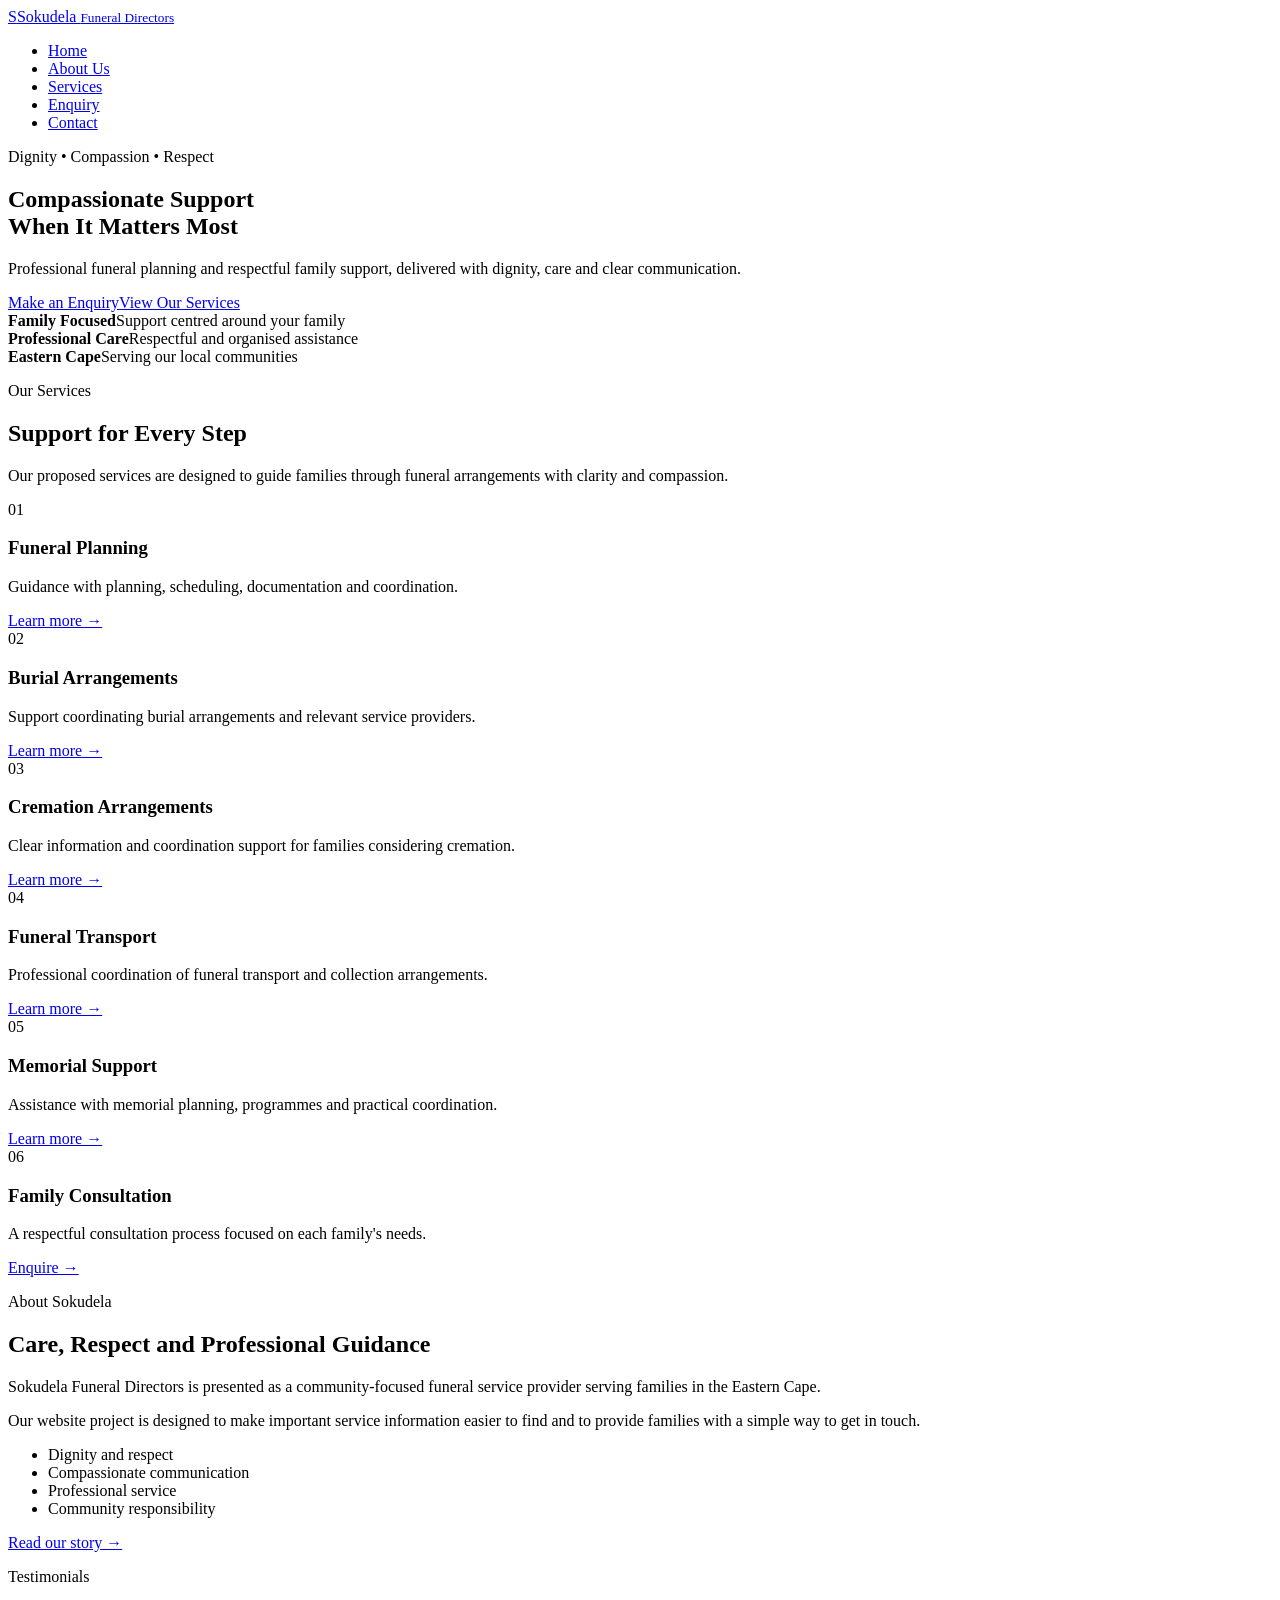
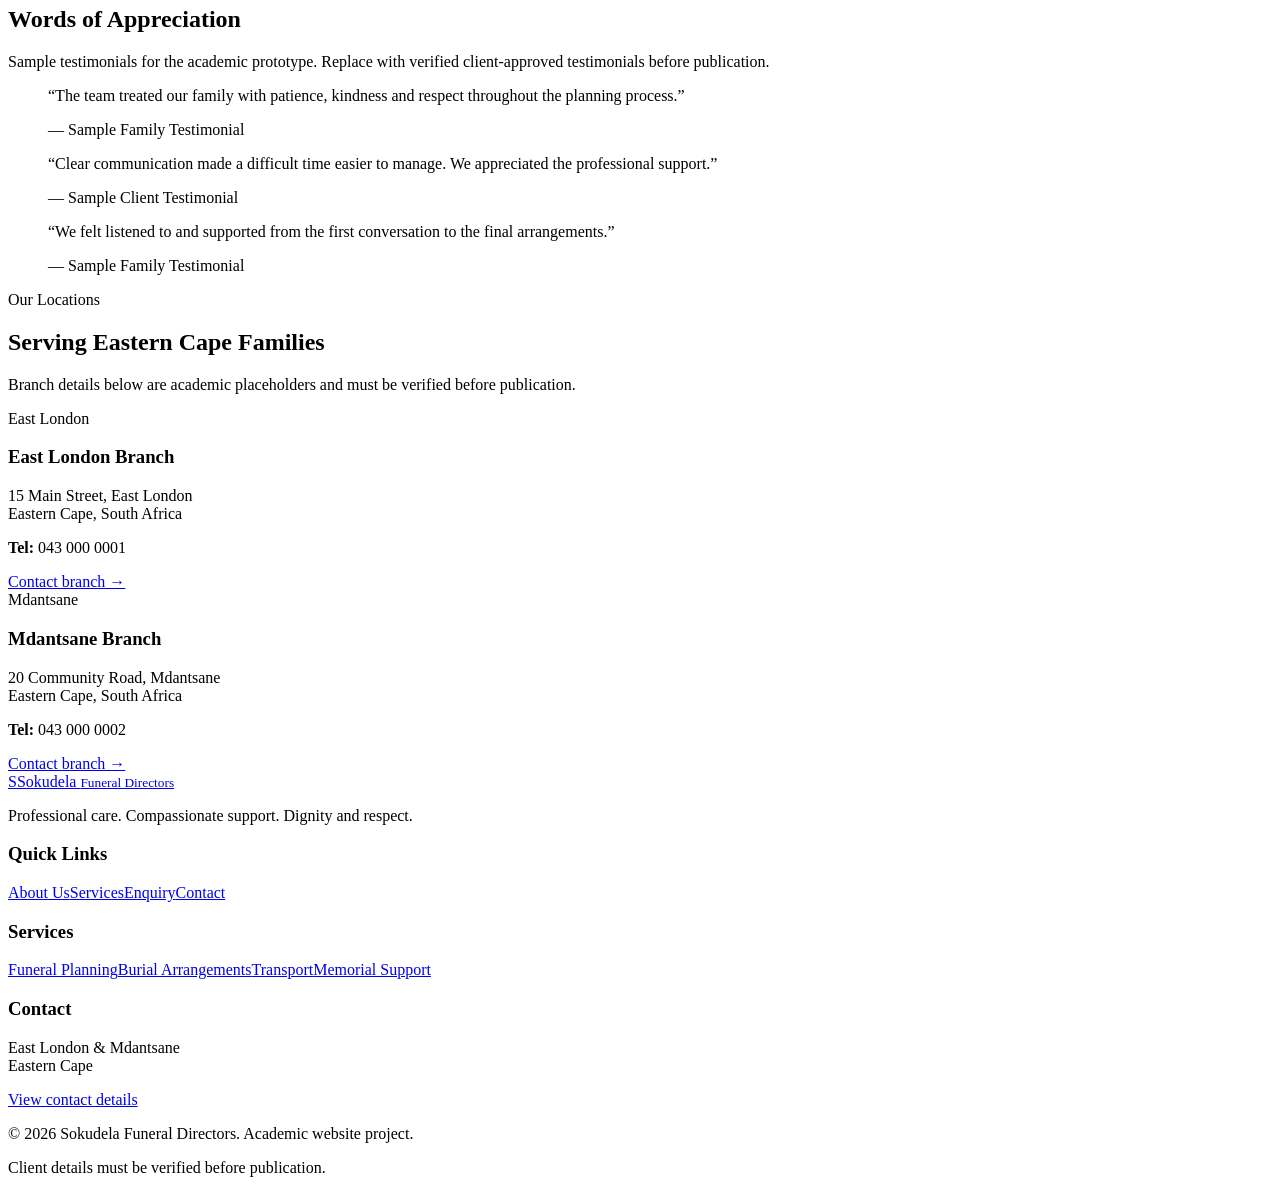
==== index.html @ bc978847 "Add Part 2 index.html" ====
<!DOCTYPE html>
<html lang="en">
<head>
<meta charset="UTF-8"><meta name="viewport" content="width=device-width, initial-scale=1.0">
<meta name="description" content="Sokudela Funeral Directors - compassionate funeral support with dignity and respect.">
<title>Sokudela Funeral Directors | Home</title>
<link rel="stylesheet" href="assets/css/style.css">
</head>
<body>
<header class="site-header"><div class="container navbar">
<a class="logo" href="index.html"><span class="logo-mark">S</span><span>Sokudela <small>Funeral Directors</small></span></a>
<nav aria-label="Main navigation"><ul>
<li><a class="active" href="index.html">Home</a></li><li><a href="about.html">About Us</a></li><li><a href="services.html">Services</a></li><li><a href="enquiry.html">Enquiry</a></li><li><a href="contact.html">Contact</a></li>
</ul></nav></div></header>
<main>
<section class="hero"><div class="container hero-content">
<p class="eyebrow">Dignity • Compassion • Respect</p>
<h1>Compassionate Support<br>When It Matters Most</h1>
<p>Professional funeral planning and respectful family support, delivered with dignity, care and clear communication.</p>
<div class="hero-actions"><a class="button" href="enquiry.html">Make an Enquiry</a><a class="button button-outline" href="services.html">View Our Services</a></div>
</div></section>

<section class="trust-strip"><div class="container trust-grid">
<div><strong>Family Focused</strong><span>Support centred around your family</span></div>
<div><strong>Professional Care</strong><span>Respectful and organised assistance</span></div>
<div><strong>Eastern Cape</strong><span>Serving our local communities</span></div>
</div></section>

<section class="section container">
<div class="section-heading center"><p class="eyebrow dark">Our Services</p><h2>Support for Every Step</h2><p>Our proposed services are designed to guide families through funeral arrangements with clarity and compassion.</p></div>
<div class="service-grid">
<article class="service-card"><div class="service-icon">01</div><h3>Funeral Planning</h3><p>Guidance with planning, scheduling, documentation and coordination.</p><a href="services.html">Learn more →</a></article>
<article class="service-card"><div class="service-icon">02</div><h3>Burial Arrangements</h3><p>Support coordinating burial arrangements and relevant service providers.</p><a href="services.html">Learn more →</a></article>
<article class="service-card"><div class="service-icon">03</div><h3>Cremation Arrangements</h3><p>Clear information and coordination support for families considering cremation.</p><a href="services.html">Learn more →</a></article>
<article class="service-card"><div class="service-icon">04</div><h3>Funeral Transport</h3><p>Professional coordination of funeral transport and collection arrangements.</p><a href="services.html">Learn more →</a></article>
<article class="service-card"><div class="service-icon">05</div><h3>Memorial Support</h3><p>Assistance with memorial planning, programmes and practical coordination.</p><a href="services.html">Learn more →</a></article>
<article class="service-card"><div class="service-icon">06</div><h3>Family Consultation</h3><p>A respectful consultation process focused on each family's needs.</p><a href="enquiry.html">Enquire →</a></article>
</div></section>

<section class="about-feature"><div class="container about-grid">
<div class="image-panel" role="img" aria-label="Decorative memorial flower illustration"></div>
<div class="about-copy"><p class="eyebrow dark">About Sokudela</p><h2>Care, Respect and Professional Guidance</h2><p>Sokudela Funeral Directors is presented as a community-focused funeral service provider serving families in the Eastern Cape.</p><p>Our website project is designed to make important service information easier to find and to provide families with a simple way to get in touch.</p>
<ul class="check-list"><li>Dignity and respect</li><li>Compassionate communication</li><li>Professional service</li><li>Community responsibility</li></ul>
<a class="text-link" href="about.html">Read our story →</a></div>
</div></section>

<section class="section testimonials"><div class="container">
<div class="section-heading center"><p class="eyebrow dark">Testimonials</p><h2>Words of Appreciation</h2><p>Sample testimonials for the academic prototype. Replace with verified client-approved testimonials before publication.</p></div>
<div class="testimonial-grid">
<blockquote><p>“The team treated our family with patience, kindness and respect throughout the planning process.”</p><footer>— Sample Family Testimonial</footer></blockquote>
<blockquote><p>“Clear communication made a difficult time easier to manage. We appreciated the professional support.”</p><footer>— Sample Client Testimonial</footer></blockquote>
<blockquote><p>“We felt listened to and supported from the first conversation to the final arrangements.”</p><footer>— Sample Family Testimonial</footer></blockquote>
</div></div></section>

<section class="branches"><div class="container">
<div class="section-heading center light"><p class="eyebrow">Our Locations</p><h2>Serving Eastern Cape Families</h2><p>Branch details below are academic placeholders and must be verified before publication.</p></div>
<div class="branch-grid">
<article><span class="branch-label">East London</span><h3>East London Branch</h3><p>15 Main Street, East London<br>Eastern Cape, South Africa</p><p><strong>Tel:</strong> 043 000 0001</p><a href="contact.html">Contact branch →</a></article>
<article><span class="branch-label">Mdantsane</span><h3>Mdantsane Branch</h3><p>20 Community Road, Mdantsane<br>Eastern Cape, South Africa</p><p><strong>Tel:</strong> 043 000 0002</p><a href="contact.html">Contact branch →</a></article>
</div></div></section>
</main>
<footer class="site-footer"><div class="container footer-grid">
<div class="footer-brand"><a class="logo" href="index.html"><span class="logo-mark">S</span><span>Sokudela <small>Funeral Directors</small></span></a><p>Professional care. Compassionate support. Dignity and respect.</p></div>
<div><h3>Quick Links</h3><a href="about.html">About Us</a><a href="services.html">Services</a><a href="enquiry.html">Enquiry</a><a href="contact.html">Contact</a></div>
<div><h3>Services</h3><a href="services.html">Funeral Planning</a><a href="services.html">Burial Arrangements</a><a href="services.html">Transport</a><a href="services.html">Memorial Support</a></div>
<div><h3>Contact</h3><p>East London & Mdantsane<br>Eastern Cape</p><a href="contact.html">View contact details</a></div>
</div><div class="container footer-bottom"><p>© 2026 Sokudela Funeral Directors. Academic website project.</p><p>Client details must be verified before publication.</p></div></footer>
</body></html>
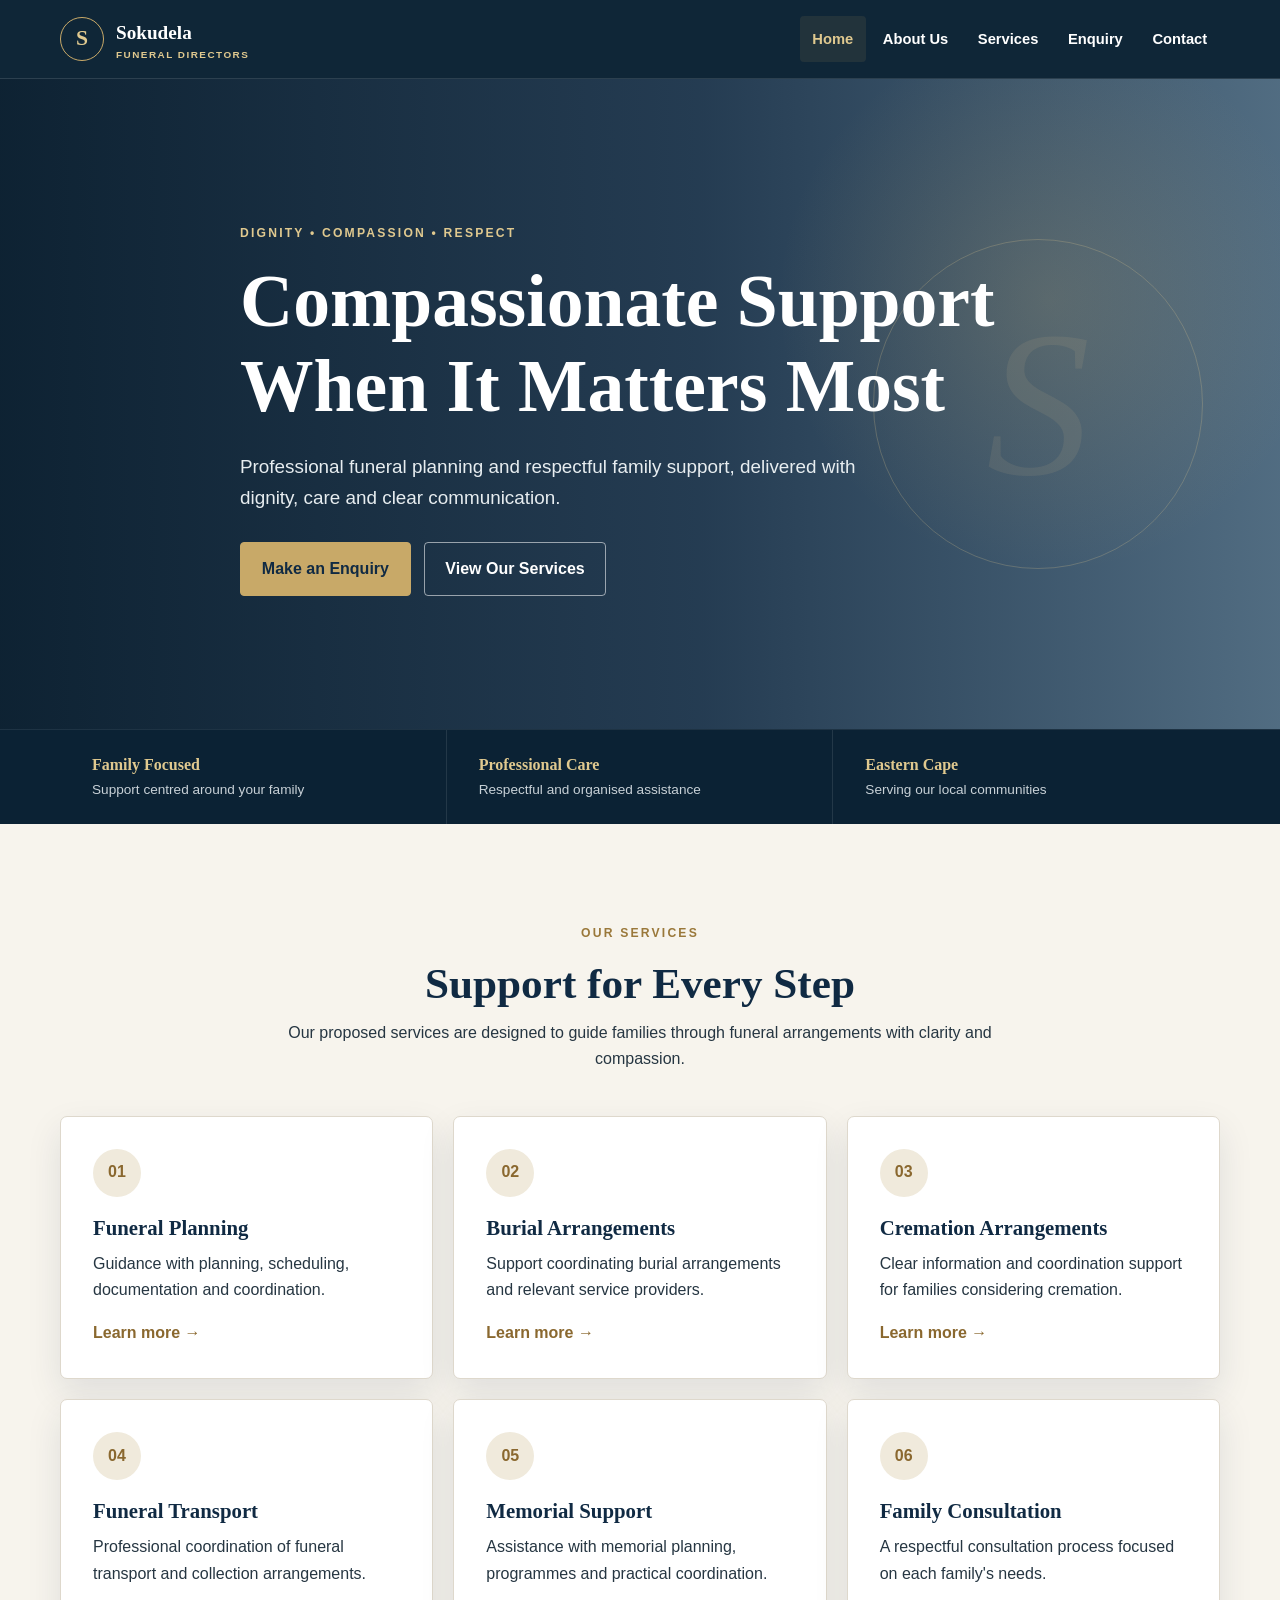
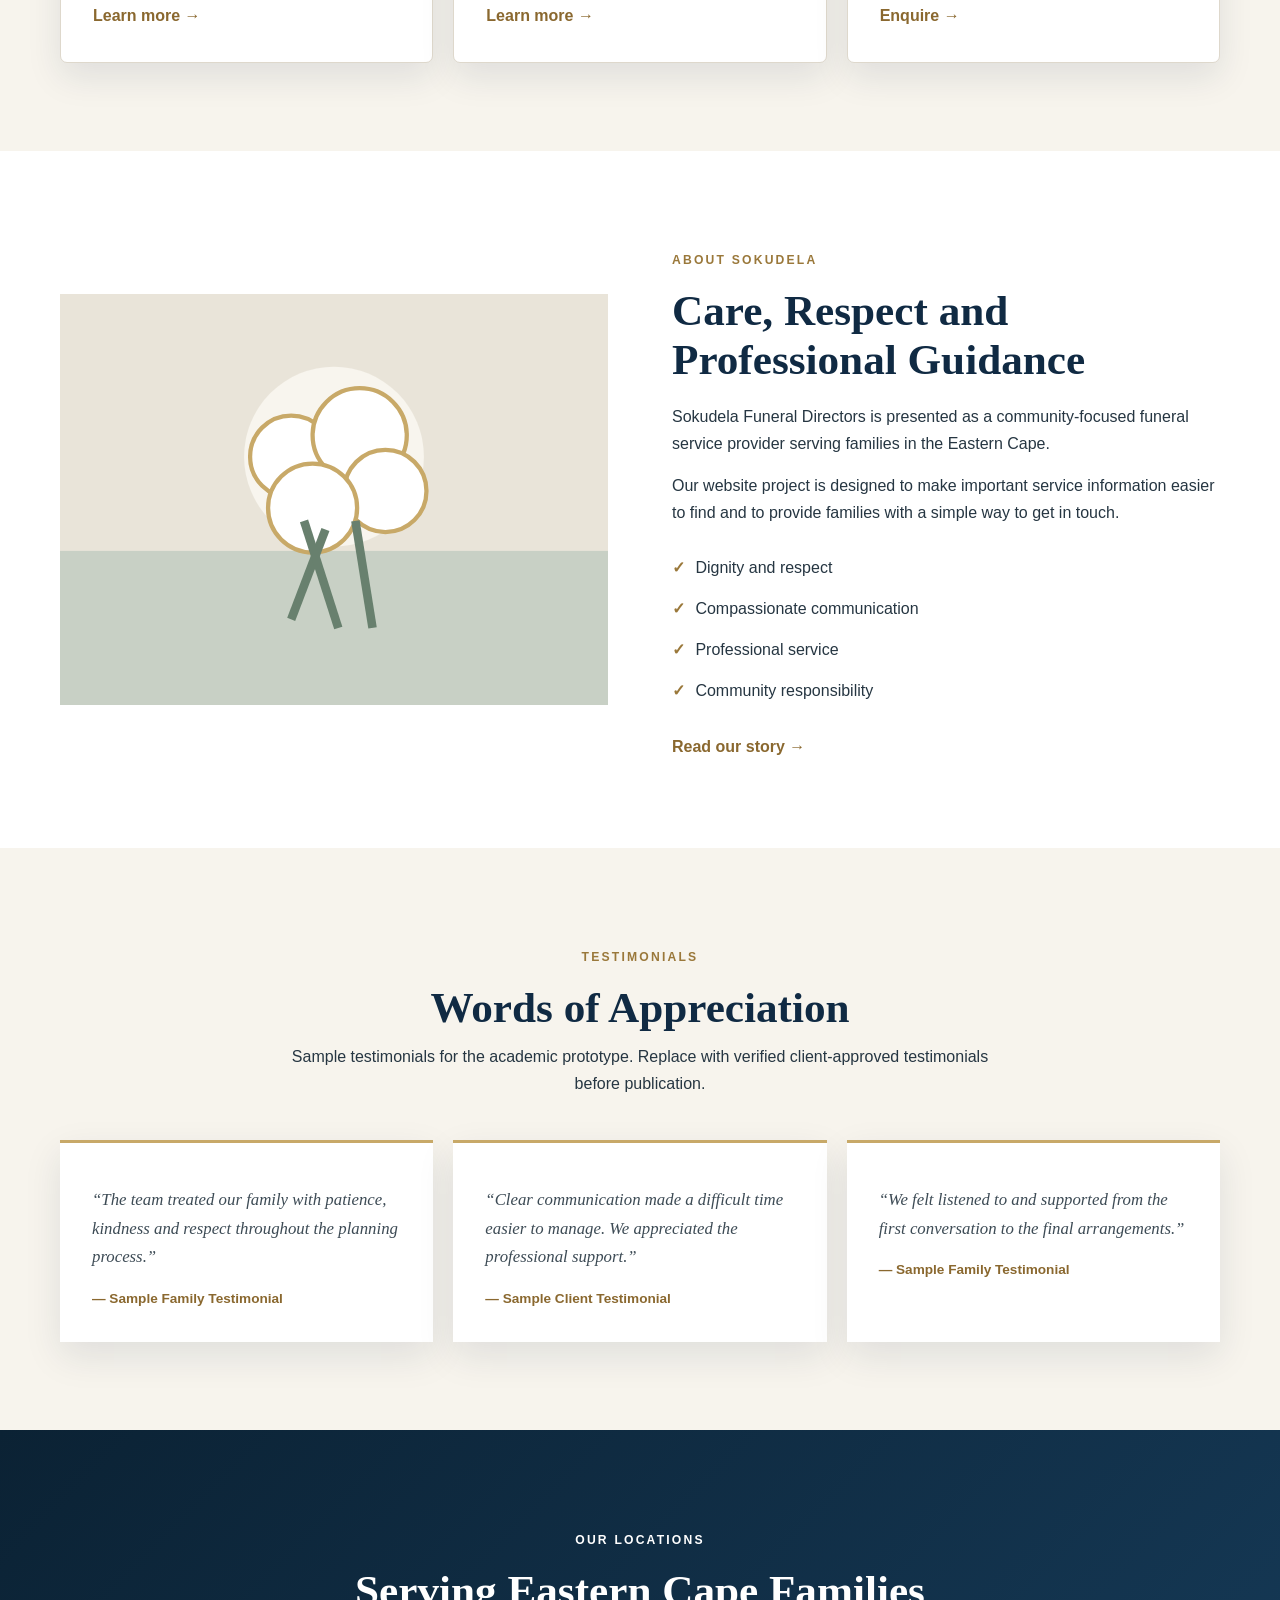
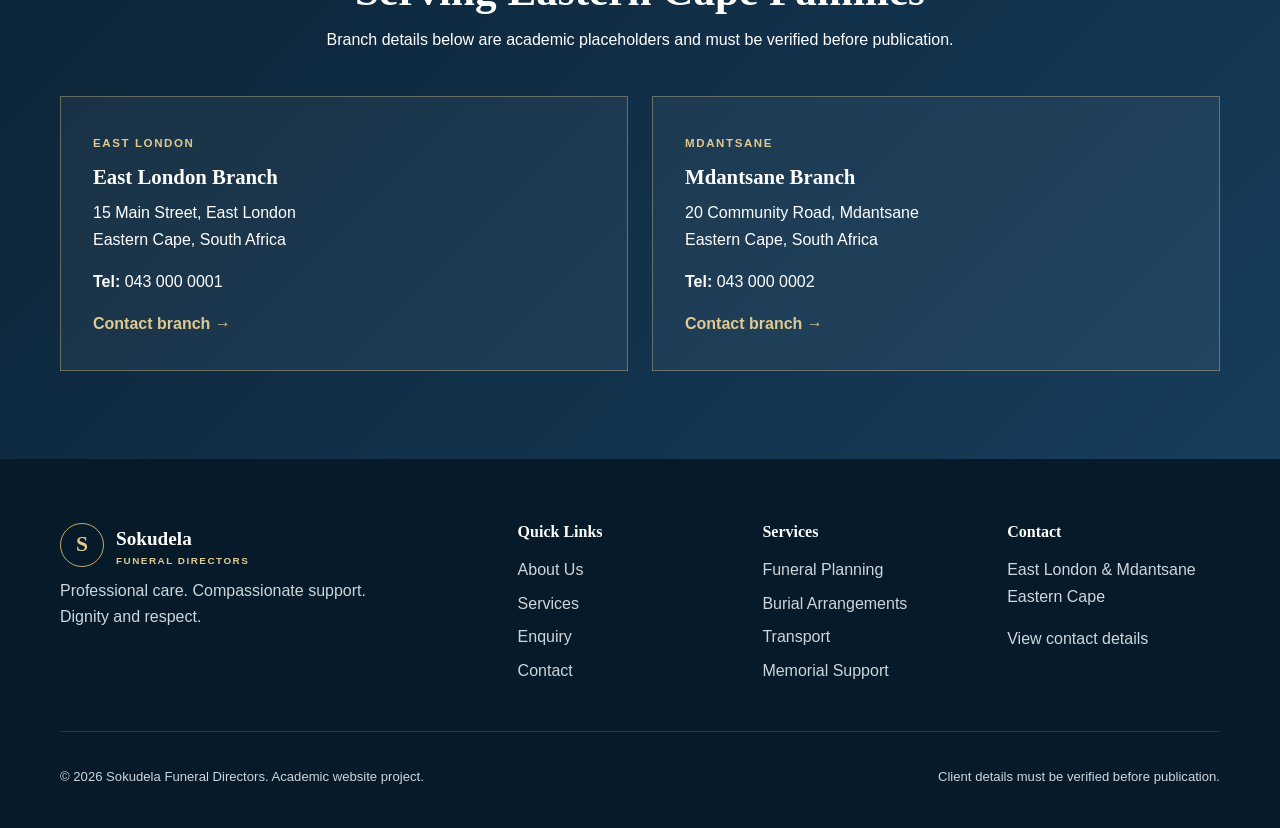
==== commit 695d444c: "Add picture srcset and sizes responsive imagery" ====
--- a/index.html
+++ b/index.html
@@ -38,7 +38,15 @@
 </div></section>
 
 <section class="about-feature"><div class="container about-grid">
-<div class="image-panel" role="img" aria-label="Decorative memorial flower illustration"></div>
+<picture class="responsive-image">
+<source media="(max-width: 700px)" srcset="assets/images/funeral-service-small.svg">
+<source media="(max-width: 900px)" srcset="assets/images/funeral-service-medium.svg">
+<img src="assets/images/funeral-service-large.svg"
+     srcset="assets/images/funeral-service-small.svg 640w, assets/images/funeral-service-medium.svg 960w, assets/images/funeral-service-large.svg 1440w"
+     sizes="(max-width: 700px) 92vw, (max-width: 900px) 90vw, 50vw"
+     alt="Respectful floral memorial arrangement illustration"
+     loading="lazy">
+</picture>
 <div class="about-copy"><p class="eyebrow dark">About Sokudela</p><h2>Care, Respect and Professional Guidance</h2><p>Sokudela Funeral Directors is presented as a community-focused funeral service provider serving families in the Eastern Cape.</p><p>Our website project is designed to make important service information easier to find and to provide families with a simple way to get in touch.</p>
 <ul class="check-list"><li>Dignity and respect</li><li>Compassionate communication</li><li>Professional service</li><li>Community responsibility</li></ul>
 <a class="text-link" href="about.html">Read our story →</a></div>
--- a/assets/css/style.css
+++ b/assets/css/style.css
@@ -0,0 +1,29 @@
+/* =====================================================
+   SOKUDELA FUNERAL DIRECTORS — PART 2
+   Responsive website stylesheet
+   ===================================================== */
+*,*::before,*::after{box-sizing:border-box;margin:0;padding:0}
+html{scroll-behavior:smooth}
+:root{--navy:#102a43;--navy2:#173d5c;--gold:#c8a968;--gold2:#e0c98f;--cream:#f7f4ed;--paper:#fff;--ink:#263642;--muted:#697780;--line:#ded8cc;--max:1160px;--shadow:0 14px 35px rgba(16,42,67,.10)}
+body{font-family:"Aptos","Segoe UI",Arial,sans-serif;color:var(--ink);background:var(--cream);line-height:1.65}
+a{color:inherit}img{max-width:100%;height:auto;display:block}.container{width:min(92%,var(--max));margin-inline:auto}
+h1,h2,h3{font-family:Georgia,"Times New Roman",serif;line-height:1.15;color:var(--navy)}h1{font-size:clamp(2.4rem,6vw,4.6rem)}h2{font-size:clamp(1.8rem,3.5vw,2.7rem)}h3{font-size:1.3rem}p{margin:.7rem 0 1rem}
+.eyebrow{text-transform:uppercase;letter-spacing:.18em;font-size:.76rem;font-weight:800;color:var(--gold2)}.eyebrow.dark{color:#9a783a}
+.site-header{position:sticky;top:0;z-index:50;background:rgba(11,34,52,.98);border-bottom:1px solid rgba(255,255,255,.12)}
+.navbar{min-height:78px;display:flex;align-items:center;justify-content:space-between;gap:1.5rem}.logo{display:flex;align-items:center;gap:.75rem;color:#fff;text-decoration:none;font-family:Georgia,serif;font-size:1.2rem;font-weight:700}.logo small{display:block;color:var(--gold2);font:600 .62rem/1.2 "Segoe UI",Arial,sans-serif;text-transform:uppercase;letter-spacing:.15em}.logo-mark{width:44px;height:44px;border:1px solid var(--gold);border-radius:50%;display:grid;place-items:center;color:var(--gold2);font-size:1.35rem}
+nav ul{list-style:none;display:flex;align-items:center;gap:.25rem;padding:0}nav a{color:#fff;text-decoration:none;display:block;padding:.65rem .8rem;border-radius:4px;font-size:.92rem;font-weight:650}nav a:hover,nav a.active{color:var(--gold2);background:rgba(200,169,104,.10)}nav a:focus-visible,.button:focus-visible{outline:3px solid var(--gold2);outline-offset:3px}
+.hero{min-height:650px;display:grid;align-items:center;color:#fff;background:radial-gradient(circle at 82% 34%,rgba(200,169,104,.20),transparent 24%),linear-gradient(90deg,rgba(9,30,47,.98) 0%,rgba(16,42,67,.91) 55%,rgba(23,61,92,.74) 100%);position:relative;overflow:hidden}.hero::after{content:"S";position:absolute;right:6%;top:50%;transform:translateY(-50%);width:330px;height:330px;border:1px solid rgba(224,201,143,.24);border-radius:50%;display:grid;place-items:center;font:italic 13rem Georgia,serif;color:rgba(224,201,143,.10)}.hero-content{position:relative;z-index:2;max-width:800px;padding:6rem 0}.hero h1{color:#fff;margin:.7rem 0 1.4rem}.hero p:not(.eyebrow){font-size:clamp(1rem,2vw,1.18rem);max-width:650px;color:#e7edf0}.hero-actions{display:flex;gap:.8rem;flex-wrap:wrap;margin-top:1.8rem}
+.button{display:inline-flex;align-items:center;justify-content:center;min-height:48px;padding:.8rem 1.3rem;border:1px solid var(--gold);border-radius:4px;background:var(--gold);color:#102a43;text-decoration:none;font-weight:800;cursor:pointer;transition:.2s ease}.button:hover{background:var(--gold2);transform:translateY(-2px)}.button-outline{background:transparent;color:#fff;border-color:rgba(255,255,255,.55)}.button-outline:hover{background:#fff;color:var(--navy)}
+.trust-strip{background:#0b2234;color:#fff;border-top:1px solid rgba(255,255,255,.08)}.trust-grid{display:grid;grid-template-columns:repeat(3,1fr)}.trust-grid>div{padding:1.4rem 2rem;border-right:1px solid rgba(255,255,255,.1)}.trust-grid>div:last-child{border:0}.trust-grid strong,.trust-grid span{display:block}.trust-grid strong{font-family:Georgia,serif;color:var(--gold2)}.trust-grid span{font-size:.85rem;color:#c8d1d7}
+.section{padding:5.5rem 0}.section-heading{max-width:720px;margin-bottom:2.7rem}.section-heading.center{text-align:center;margin-inline:auto}.section-heading.light h2,.section-heading.light p{color:#fff}
+.service-grid{display:grid;grid-template-columns:repeat(3,1fr);gap:1.25rem}.service-card{background:#fff;border:1px solid var(--line);padding:2rem;border-radius:7px;box-shadow:var(--shadow);transition:.22s ease}.service-card:hover{transform:translateY(-5px);border-color:var(--gold)}.service-icon{width:48px;height:48px;border-radius:50%;display:grid;place-items:center;background:#f0eadc;color:#8a682f;font-weight:800;margin-bottom:1.2rem}.service-card h2,.service-card h3{margin-bottom:.7rem}.service-card h2{font-size:1.45rem}.service-card a,.text-link{color:#8a682f;font-weight:800;text-decoration:none}
+.about-feature{background:#fff;padding:5.5rem 0}.about-grid{display:grid;grid-template-columns:1fr 1fr;gap:4rem;align-items:center}.image-panel{min-height:500px;border-radius:7px;background:radial-gradient(circle at 40% 40%,#fff 0 5%,#e8e0cf 6% 12%,transparent 13%),radial-gradient(circle at 60% 52%,#fff 0 5%,#e8e0cf 6% 12%,transparent 13%),linear-gradient(145deg,#d6d9d4,#f5f2ea 45%,#a8b5a5);box-shadow:var(--shadow);position:relative}.image-panel::after{content:"SOKUDELA";position:absolute;bottom:1.2rem;left:1.5rem;color:#fff;letter-spacing:.22em;font-weight:800;text-shadow:0 1px 5px rgba(0,0,0,.4)}.about-copy h2{margin:.6rem 0 1.2rem}.check-list{list-style:none;padding:0;margin:1.4rem 0}.check-list li{padding:.45rem 0}.check-list li::before{content:"✓";color:#9a783a;font-weight:900;margin-right:.65rem}
+.testimonials{background:var(--cream)}.testimonial-grid{display:grid;grid-template-columns:repeat(3,1fr);gap:1.25rem}.testimonial-grid blockquote{background:#fff;padding:2rem;border-top:3px solid var(--gold);box-shadow:var(--shadow)}.testimonial-grid blockquote p{font:italic 1.05rem/1.7 Georgia,serif;color:#3d4b55}.testimonial-grid footer{color:#8a682f;font-size:.85rem;font-weight:700;margin-top:1rem}
+.branches{padding:5.5rem 0;background:linear-gradient(135deg,#0b2234,#173d5c);color:#fff}.branch-grid{display:grid;grid-template-columns:repeat(2,1fr);gap:1.5rem}.branch-grid article{border:1px solid rgba(224,201,143,.38);padding:2rem;background:rgba(255,255,255,.05)}.branch-grid h2,.branch-grid h3{color:#fff;margin:.6rem 0}.branch-grid a{color:var(--gold2);font-weight:800;text-decoration:none}.branch-label{color:var(--gold2);font-size:.72rem;font-weight:800;text-transform:uppercase;letter-spacing:.14em}.light-cards article{background:#fff;color:var(--ink);border-color:var(--line);box-shadow:var(--shadow)}.light-cards h2{color:var(--navy)}
+.page-hero{padding:6rem 0;background:radial-gradient(circle at 80% 20%,rgba(200,169,104,.16),transparent 24%),linear-gradient(135deg,#0b2234,#173d5c);color:#fff}.page-hero h1{color:#fff;margin:.5rem 0 1rem}.page-hero p:not(.eyebrow){max-width:700px;color:#dfe7eb}
+.notice{background:#fff9eb;border-left:4px solid var(--gold);padding:1rem 1.3rem;margin-bottom:2.5rem}.two-col,.form-layout{display:grid;grid-template-columns:1fr 1fr;gap:3rem;align-items:start}.value-panel,.info-card{background:#fff;border:1px solid var(--line);padding:2rem;box-shadow:var(--shadow)}.value-panel h3{margin-top:1rem}.value-panel h3:first-child{margin-top:0}.values-heading{margin-top:4rem}.value-grid{display:grid;grid-template-columns:repeat(4,1fr);gap:1rem}.value-grid article{background:#fff;padding:1.6rem;border:1px solid var(--line)}.value-grid span{color:#9a783a;font-weight:900}
+form{background:#fff;padding:2rem;border:1px solid var(--line);box-shadow:var(--shadow)}label{display:block;color:var(--navy);font-weight:800;margin:1rem 0 .35rem}label:first-child{margin-top:0}input,select,textarea{width:100%;padding:.8rem;border:1px solid #bfc6ca;border-radius:4px;background:#fff;color:var(--ink);font:inherit}textarea{min-height:150px;resize:vertical}input:focus,select:focus,textarea:focus{outline:3px solid rgba(200,169,104,.3);border-color:var(--gold)}form .button{margin-top:1.2rem}.contact-form{margin-top:4rem}.cta-box{margin-top:3rem;padding:2.2rem;background:#fff;border:1px solid var(--line);display:flex;justify-content:space-between;align-items:center;gap:2rem}
+.site-footer{background:#071a29;color:#cdd6dc;padding:4rem 0 1.5rem}.footer-grid{display:grid;grid-template-columns:2fr 1fr 1fr 1fr;gap:2rem}.site-footer h3{color:#fff;font-size:1rem;margin-bottom:1rem}.site-footer a:not(.logo){display:block;color:#cdd6dc;text-decoration:none;margin:.45rem 0}.site-footer a:hover{color:var(--gold2)}.footer-brand p{max-width:330px}.footer-bottom{display:flex;justify-content:space-between;gap:1rem;border-top:1px solid rgba(255,255,255,.12);margin-top:2.5rem;padding-top:1.4rem;font-size:.82rem}
+@media(max-width:900px){.service-grid,.testimonial-grid{grid-template-columns:repeat(2,1fr)}.about-grid,.two-col,.form-layout{grid-template-columns:1fr}.value-grid{grid-template-columns:repeat(2,1fr)}.footer-grid{grid-template-columns:repeat(2,1fr)}.image-panel{min-height:380px}}
+@media(max-width:700px){.site-header{position:static}.navbar{align-items:flex-start;flex-direction:column;padding:1rem 0}nav{width:100%}nav ul{flex-direction:column;align-items:stretch}nav a{width:100%}.hero{min-height:590px}.hero::after{width:220px;height:220px;font-size:8rem;right:-70px}.hero-content{padding:4rem 0}.trust-grid,.service-grid,.testimonial-grid,.branch-grid,.value-grid,.footer-grid{grid-template-columns:1fr}.trust-grid>div{border-right:0;border-bottom:1px solid rgba(255,255,255,.1);padding:1rem 0}.section,.about-feature,.branches{padding:4rem 0}.image-panel{min-height:300px}.cta-box,.footer-bottom{flex-direction:column;align-items:flex-start}form{padding:1.3rem}}
+@media(prefers-reduced-motion:reduce){html{scroll-behavior:auto}*,*::before,*::after{transition:none!important}}
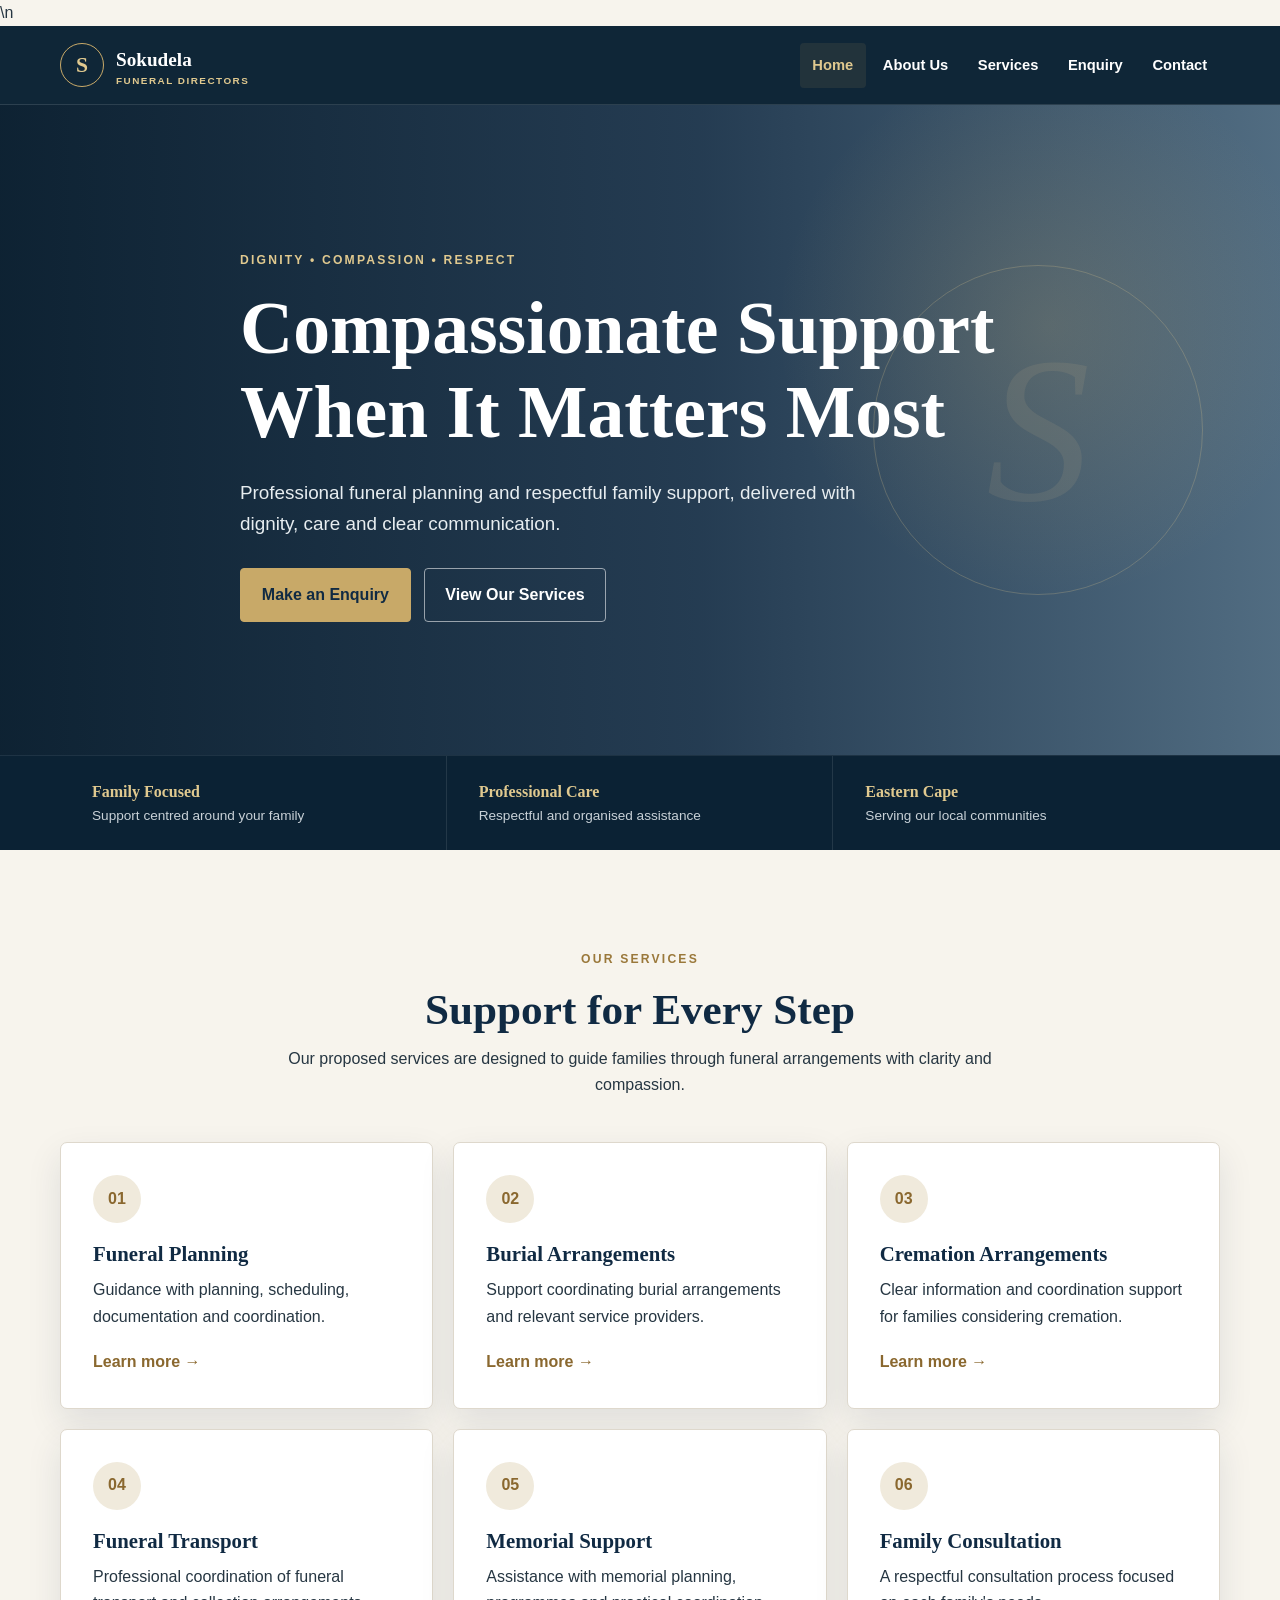
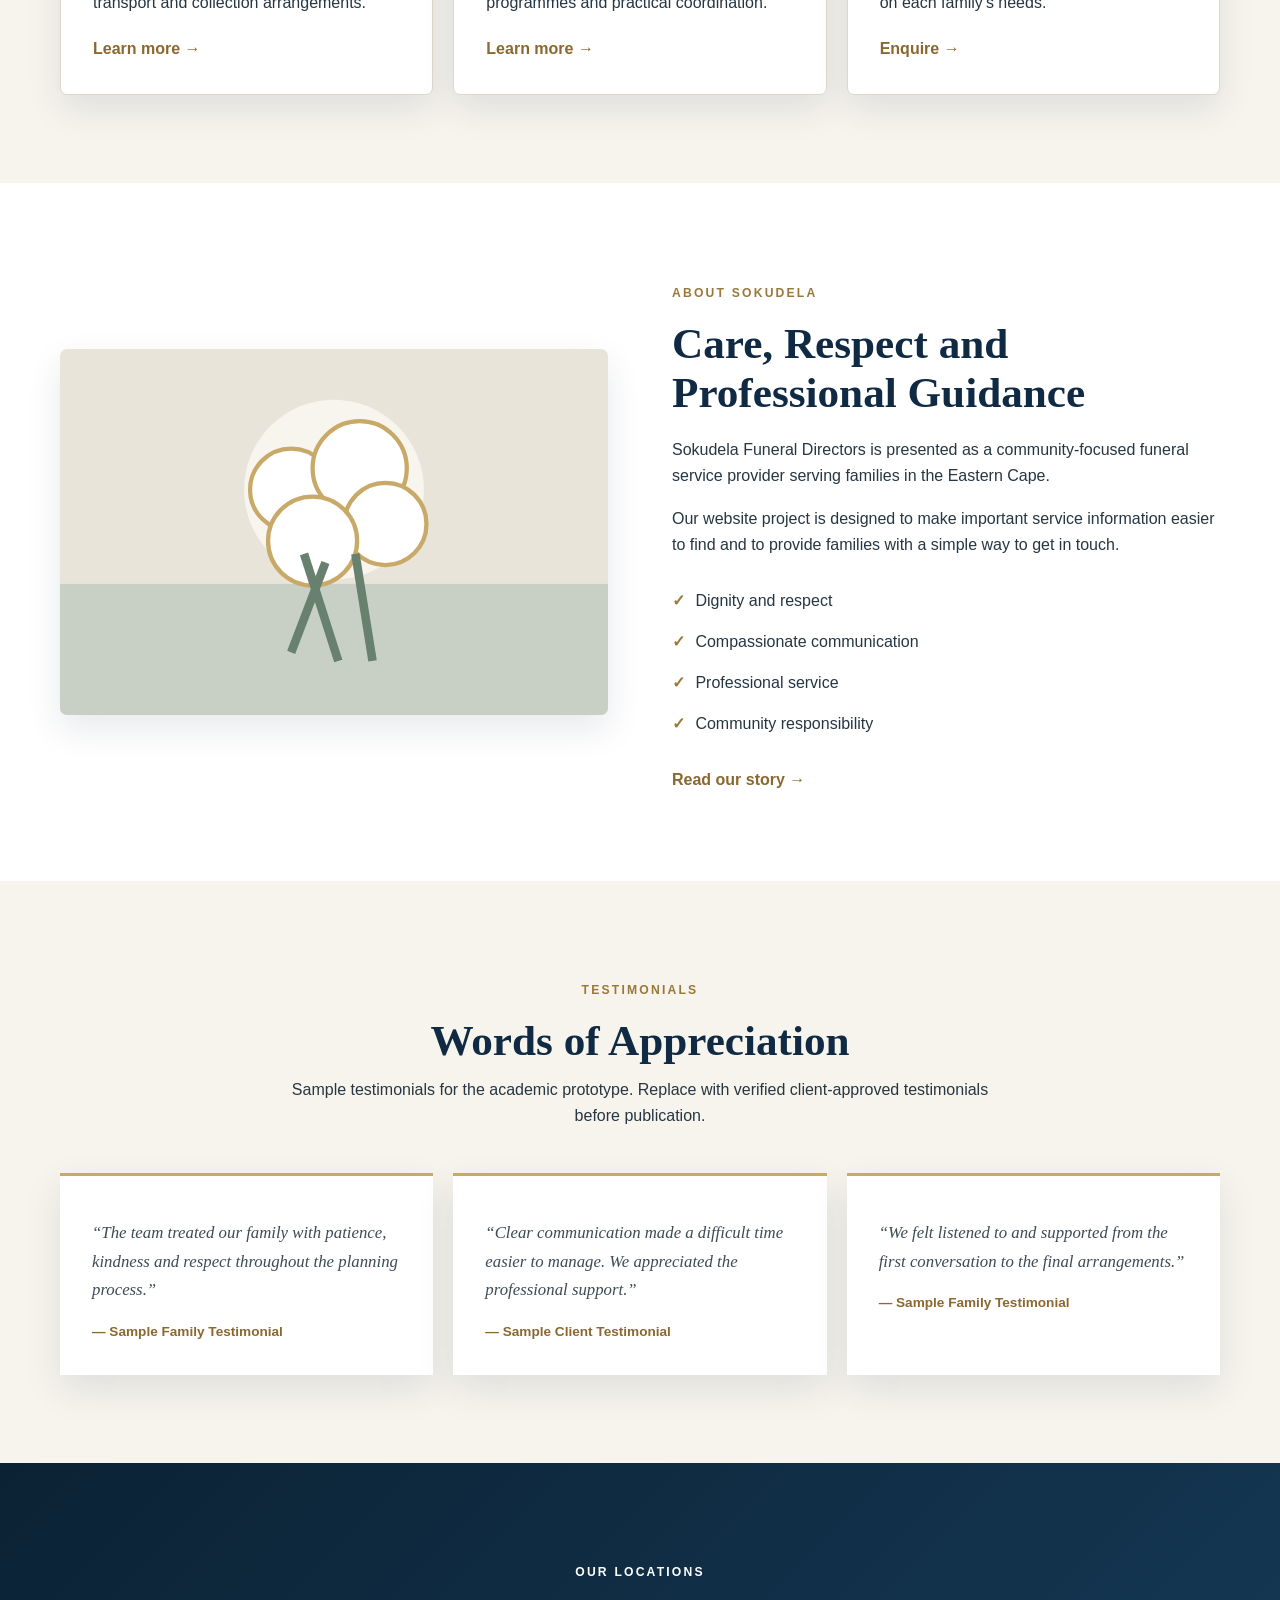
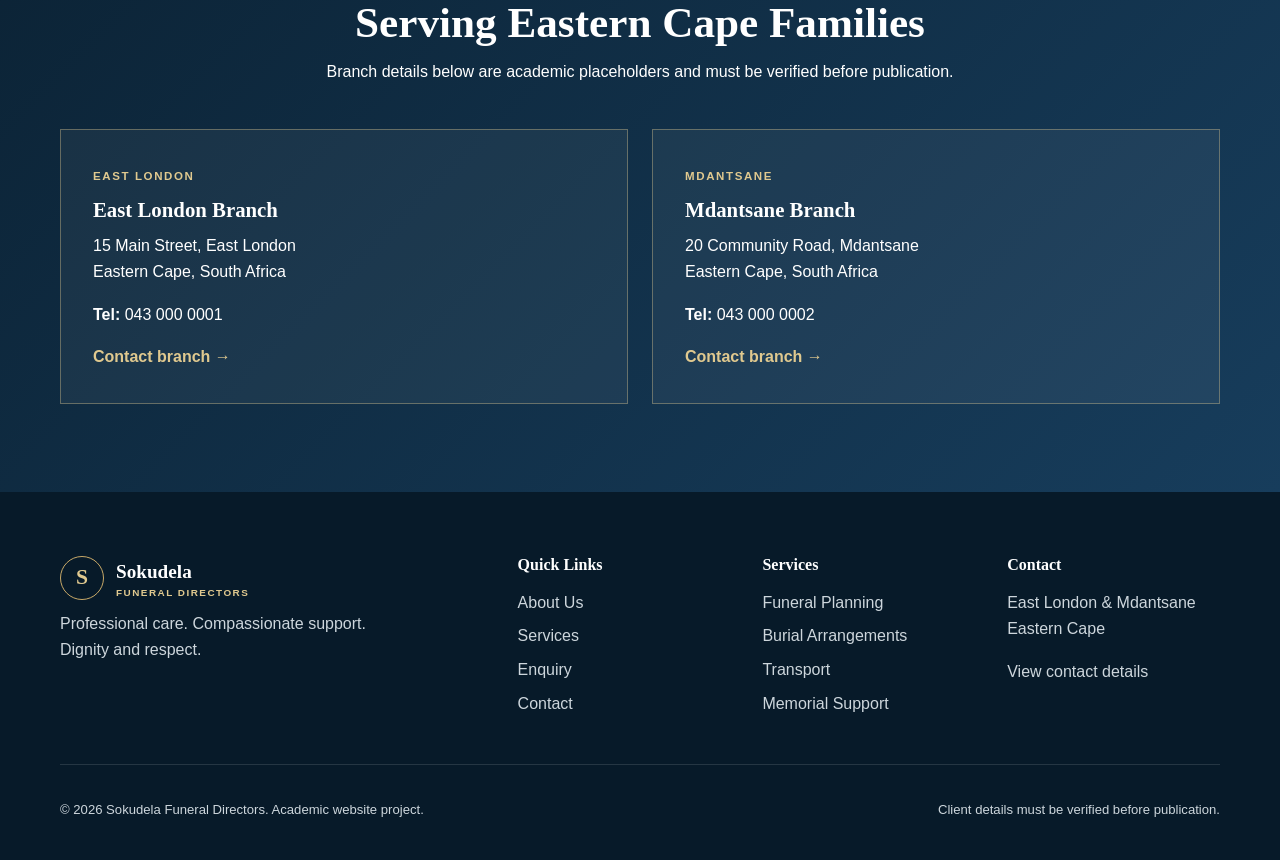
==== commit 1b63a88a: "Complete Task 3: dynamic content, SEO and forms" ====
--- a/index.html
+++ b/index.html
@@ -1,7 +1,7 @@
 <!DOCTYPE html>
 <html lang="en">
 <head>
-<meta charset="UTF-8"><meta name="viewport" content="width=device-width, initial-scale=1.0">
+<meta charset="UTF-8"><meta name="viewport" content="width=device-width, initial-scale=1.0">\n<meta name="description" content="Sokudela Funeral Directors offers compassionate funeral planning information and family support in the Eastern Cape.">
 <meta name="description" content="Sokudela Funeral Directors - compassionate funeral support with dignity and respect.">
 <title>Sokudela Funeral Directors | Home</title>
 <link rel="stylesheet" href="assets/css/style.css">
@@ -73,4 +73,4 @@
 <div><h3>Services</h3><a href="services.html">Funeral Planning</a><a href="services.html">Burial Arrangements</a><a href="services.html">Transport</a><a href="services.html">Memorial Support</a></div>
 <div><h3>Contact</h3><p>East London & Mdantsane<br>Eastern Cape</p><a href="contact.html">View contact details</a></div>
 </div><div class="container footer-bottom"><p>© 2026 Sokudela Funeral Directors. Academic website project.</p><p>Client details must be verified before publication.</p></div></footer>
-</body></html>+<script src="assets/js/script.js" defer></script></body></html>
--- a/assets/css/style.css
+++ b/assets/css/style.css
@@ -11,13 +11,13 @@
 .eyebrow{text-transform:uppercase;letter-spacing:.18em;font-size:.76rem;font-weight:800;color:var(--gold2)}.eyebrow.dark{color:#9a783a}
 .site-header{position:sticky;top:0;z-index:50;background:rgba(11,34,52,.98);border-bottom:1px solid rgba(255,255,255,.12)}
 .navbar{min-height:78px;display:flex;align-items:center;justify-content:space-between;gap:1.5rem}.logo{display:flex;align-items:center;gap:.75rem;color:#fff;text-decoration:none;font-family:Georgia,serif;font-size:1.2rem;font-weight:700}.logo small{display:block;color:var(--gold2);font:600 .62rem/1.2 "Segoe UI",Arial,sans-serif;text-transform:uppercase;letter-spacing:.15em}.logo-mark{width:44px;height:44px;border:1px solid var(--gold);border-radius:50%;display:grid;place-items:center;color:var(--gold2);font-size:1.35rem}
-nav ul{list-style:none;display:flex;align-items:center;gap:.25rem;padding:0}nav a{color:#fff;text-decoration:none;display:block;padding:.65rem .8rem;border-radius:4px;font-size:.92rem;font-weight:650}nav a:hover,nav a.active{color:var(--gold2);background:rgba(200,169,104,.10)}nav a:focus-visible,.button:focus-visible{outline:3px solid var(--gold2);outline-offset:3px}
+nav ul{list-style:none;display:flex;align-items:center;gap:.25rem;padding:0}nav a{color:#fff;text-decoration:none;display:block;padding:.65rem .8rem;border-radius:4px;font-size:.92rem;font-weight:650}nav a:hover,nav a.active{color:var(--gold2);background:rgba(200,169,104,.10)}nav a:active{color:#fff;background:rgba(200,169,104,.18)}nav a:focus-visible,.button:focus-visible{outline:3px solid var(--gold2);outline-offset:3px}
 .hero{min-height:650px;display:grid;align-items:center;color:#fff;background:radial-gradient(circle at 82% 34%,rgba(200,169,104,.20),transparent 24%),linear-gradient(90deg,rgba(9,30,47,.98) 0%,rgba(16,42,67,.91) 55%,rgba(23,61,92,.74) 100%);position:relative;overflow:hidden}.hero::after{content:"S";position:absolute;right:6%;top:50%;transform:translateY(-50%);width:330px;height:330px;border:1px solid rgba(224,201,143,.24);border-radius:50%;display:grid;place-items:center;font:italic 13rem Georgia,serif;color:rgba(224,201,143,.10)}.hero-content{position:relative;z-index:2;max-width:800px;padding:6rem 0}.hero h1{color:#fff;margin:.7rem 0 1.4rem}.hero p:not(.eyebrow){font-size:clamp(1rem,2vw,1.18rem);max-width:650px;color:#e7edf0}.hero-actions{display:flex;gap:.8rem;flex-wrap:wrap;margin-top:1.8rem}
-.button{display:inline-flex;align-items:center;justify-content:center;min-height:48px;padding:.8rem 1.3rem;border:1px solid var(--gold);border-radius:4px;background:var(--gold);color:#102a43;text-decoration:none;font-weight:800;cursor:pointer;transition:.2s ease}.button:hover{background:var(--gold2);transform:translateY(-2px)}.button-outline{background:transparent;color:#fff;border-color:rgba(255,255,255,.55)}.button-outline:hover{background:#fff;color:var(--navy)}
+.button{display:inline-flex;align-items:center;justify-content:center;min-height:48px;padding:.8rem 1.3rem;border:1px solid var(--gold);border-radius:4px;background:var(--gold);color:#102a43;text-decoration:none;font-weight:800;cursor:pointer;transition:.2s ease}.button:hover{background:var(--gold2);transform:translateY(-2px)}.button:active{transform:translateY(0);filter:brightness(.95)}.button-outline{background:transparent;color:#fff;border-color:rgba(255,255,255,.55)}.button-outline:hover{background:#fff;color:var(--navy)}
 .trust-strip{background:#0b2234;color:#fff;border-top:1px solid rgba(255,255,255,.08)}.trust-grid{display:grid;grid-template-columns:repeat(3,1fr)}.trust-grid>div{padding:1.4rem 2rem;border-right:1px solid rgba(255,255,255,.1)}.trust-grid>div:last-child{border:0}.trust-grid strong,.trust-grid span{display:block}.trust-grid strong{font-family:Georgia,serif;color:var(--gold2)}.trust-grid span{font-size:.85rem;color:#c8d1d7}
 .section{padding:5.5rem 0}.section-heading{max-width:720px;margin-bottom:2.7rem}.section-heading.center{text-align:center;margin-inline:auto}.section-heading.light h2,.section-heading.light p{color:#fff}
-.service-grid{display:grid;grid-template-columns:repeat(3,1fr);gap:1.25rem}.service-card{background:#fff;border:1px solid var(--line);padding:2rem;border-radius:7px;box-shadow:var(--shadow);transition:.22s ease}.service-card:hover{transform:translateY(-5px);border-color:var(--gold)}.service-icon{width:48px;height:48px;border-radius:50%;display:grid;place-items:center;background:#f0eadc;color:#8a682f;font-weight:800;margin-bottom:1.2rem}.service-card h2,.service-card h3{margin-bottom:.7rem}.service-card h2{font-size:1.45rem}.service-card a,.text-link{color:#8a682f;font-weight:800;text-decoration:none}
-.about-feature{background:#fff;padding:5.5rem 0}.about-grid{display:grid;grid-template-columns:1fr 1fr;gap:4rem;align-items:center}.image-panel{min-height:500px;border-radius:7px;background:radial-gradient(circle at 40% 40%,#fff 0 5%,#e8e0cf 6% 12%,transparent 13%),radial-gradient(circle at 60% 52%,#fff 0 5%,#e8e0cf 6% 12%,transparent 13%),linear-gradient(145deg,#d6d9d4,#f5f2ea 45%,#a8b5a5);box-shadow:var(--shadow);position:relative}.image-panel::after{content:"SOKUDELA";position:absolute;bottom:1.2rem;left:1.5rem;color:#fff;letter-spacing:.22em;font-weight:800;text-shadow:0 1px 5px rgba(0,0,0,.4)}.about-copy h2{margin:.6rem 0 1.2rem}.check-list{list-style:none;padding:0;margin:1.4rem 0}.check-list li{padding:.45rem 0}.check-list li::before{content:"✓";color:#9a783a;font-weight:900;margin-right:.65rem}
+.service-grid{display:grid;grid-template-columns:repeat(3,1fr);gap:1.25rem}.service-card{background:#fff;border:1px solid var(--line);padding:2rem;border-radius:7px;box-shadow:var(--shadow);transition:.22s ease}.service-card:hover{transform:translateY(-5px);border-color:var(--gold)}.service-icon{width:48px;height:48px;border-radius:50%;display:grid;place-items:center;background:#f0eadc;color:#8a682f;font-weight:800;margin-bottom:1.2rem}.service-card h2,.service-card h3{margin-bottom:.7rem}.service-card h2{font-size:1.45rem}.service-card a,.text-link{color:#8a682f;font-weight:800;text-decoration:none}.service-card p{margin-bottom:1.2em}
+.about-feature{background:#fff;padding:5.5rem 0}.responsive-image{display:block}.responsive-image img{width:100%;aspect-ratio:3/2;object-fit:cover;border-radius:7px;box-shadow:var(--shadow)}.about-grid{display:grid;grid-template-columns:1fr 1fr;gap:4rem;align-items:center}.image-panel{min-height:500px;border-radius:7px;background:radial-gradient(circle at 40% 40%,#fff 0 5%,#e8e0cf 6% 12%,transparent 13%),radial-gradient(circle at 60% 52%,#fff 0 5%,#e8e0cf 6% 12%,transparent 13%),linear-gradient(145deg,#d6d9d4,#f5f2ea 45%,#a8b5a5);box-shadow:var(--shadow);position:relative}.image-panel::after{content:"SOKUDELA";position:absolute;bottom:1.2rem;left:1.5rem;color:#fff;letter-spacing:.22em;font-weight:800;text-shadow:0 1px 5px rgba(0,0,0,.4)}.about-copy h2{margin:.6rem 0 1.2rem}.check-list{list-style:none;padding:0;margin:1.4rem 0}.check-list li{padding:.45rem 0}.check-list li::before{content:"✓";color:#9a783a;font-weight:900;margin-right:.65rem}
 .testimonials{background:var(--cream)}.testimonial-grid{display:grid;grid-template-columns:repeat(3,1fr);gap:1.25rem}.testimonial-grid blockquote{background:#fff;padding:2rem;border-top:3px solid var(--gold);box-shadow:var(--shadow)}.testimonial-grid blockquote p{font:italic 1.05rem/1.7 Georgia,serif;color:#3d4b55}.testimonial-grid footer{color:#8a682f;font-size:.85rem;font-weight:700;margin-top:1rem}
 .branches{padding:5.5rem 0;background:linear-gradient(135deg,#0b2234,#173d5c);color:#fff}.branch-grid{display:grid;grid-template-columns:repeat(2,1fr);gap:1.5rem}.branch-grid article{border:1px solid rgba(224,201,143,.38);padding:2rem;background:rgba(255,255,255,.05)}.branch-grid h2,.branch-grid h3{color:#fff;margin:.6rem 0}.branch-grid a{color:var(--gold2);font-weight:800;text-decoration:none}.branch-label{color:var(--gold2);font-size:.72rem;font-weight:800;text-transform:uppercase;letter-spacing:.14em}.light-cards article{background:#fff;color:var(--ink);border-color:var(--line);box-shadow:var(--shadow)}.light-cards h2{color:var(--navy)}
 .page-hero{padding:6rem 0;background:radial-gradient(circle at 80% 20%,rgba(200,169,104,.16),transparent 24%),linear-gradient(135deg,#0b2234,#173d5c);color:#fff}.page-hero h1{color:#fff;margin:.5rem 0 1rem}.page-hero p:not(.eyebrow){max-width:700px;color:#dfe7eb}
